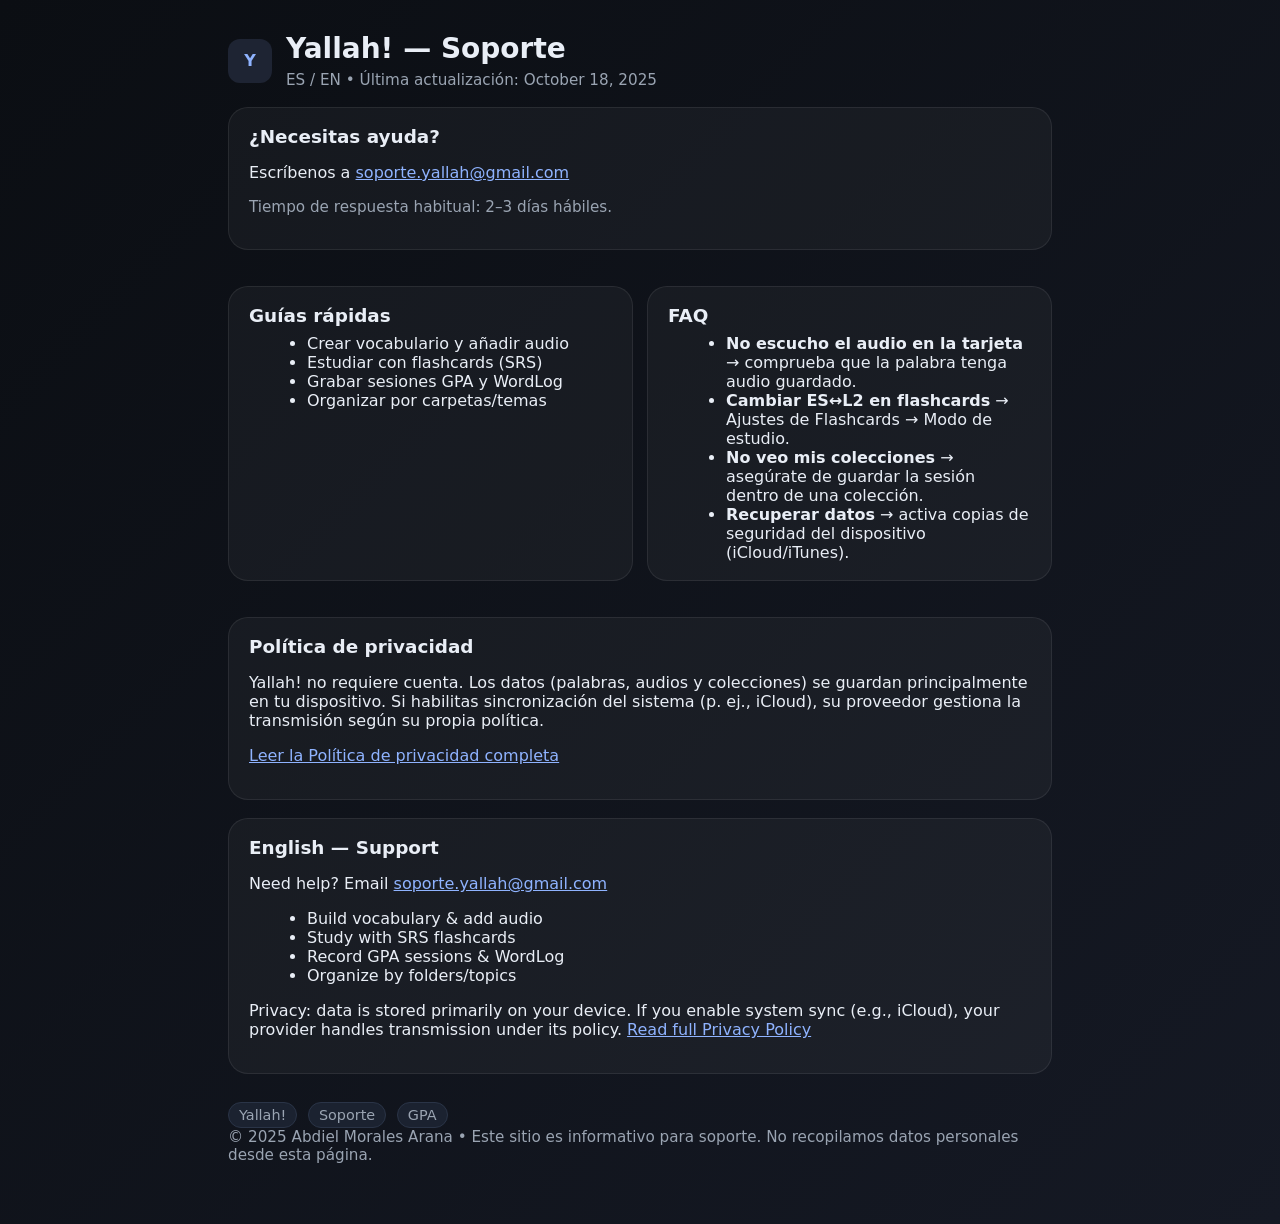
==== index.html @ 9294b84b "Add files via upload" ====
<!doctype html>
<html lang="es">
<head>
  <meta charset="utf-8">
  <meta name="viewport" content="width=device-width, initial-scale=1">
  <title>Yallah! — Soporte</title>
  <style>
    :root {
      --bg:#0f1115; --fg:#e9eef6; --muted:#9aa4b2; --card:#151924; --accent:#8fb3ff;
    }
    * { box-sizing: border-box; }
    body {
      margin: 0; font-family: system-ui,-apple-system,Segoe UI,Roboto,Inter,Arial;
      background: linear-gradient(135deg,#0b0e13,#151924); color: var(--fg);
    }
    .wrap { max-width: 860px; margin: 0 auto; padding: 32px 18px 60px; }
    header { display:flex; align-items:center; gap:14px; }
    .logo { width:44px; height:44px; border-radius:12px; background:#1e2433; display:grid; place-items:center;
             font-weight:700; color:var(--accent); }
    h1 { font-size: 1.75rem; margin: 0; }
    .card { background: rgba(255,255,255,0.04); border:1px solid rgba(255,255,255,0.08);
             border-radius:20px; padding:18px 20px; margin:18px 0; }
    h2 { font-size:1.15rem; margin:0 0 8px 0; }
    ul { margin:8px 0 0 18px; }
    a { color: var(--accent); }
    .muted { color: var(--muted); font-size: 0.95rem; }
    footer { margin-top:28px; color:var(--muted); font-size:0.9rem; }
    .grid { display:grid; gap:14px; }
    @media(min-width:720px){ .grid{ grid-template-columns: 1fr 1fr; } }
    .lang { font-size:0.95rem; margin-top:6px; }
    .pill { display:inline-block; padding:4px 10px; border-radius:999px; background:#1b2230; border:1px solid #2a3447; margin-right:6px; }
    .kbd { font-family: ui-monospace, SFMono-Regular, Menlo, Consolas, monospace; background:#1b2230; border:1px solid #2a3447;
            border-radius:6px; padding:2px 6px; }
  </style>
</head>
<body>
  <div class="wrap">
    <header>
      <div class="logo">Y</div>
      <div>
        <h1>Yallah! — Soporte</h1>
        <div class="lang muted">ES / EN • Última actualización: October 18, 2025</div>
      </div>
    </header>

    <div class="card">
      <h2>¿Necesitas ayuda?</h2>
      <p>Escríbenos a <a href="mailto:soporte.yallah@gmail.com">soporte.yallah@gmail.com</a></p>
      <p class="muted">Tiempo de respuesta habitual: 2–3 días hábiles.</p>
    </div>

    <div class="grid">
      <div class="card">
        <h2>Guías rápidas</h2>
        <ul>
          <li>Crear vocabulario y añadir audio</li>
          <li>Estudiar con flashcards (SRS)</li>
          <li>Grabar sesiones GPA y WordLog</li>
          <li>Organizar por carpetas/temas</li>
        </ul>
      </div>
      <div class="card">
        <h2>FAQ</h2>
        <ul>
          <li><strong>No escucho el audio en la tarjeta</strong> → comprueba que la palabra tenga audio guardado.</li>
          <li><strong>Cambiar ES↔L2 en flashcards</strong> → Ajustes de Flashcards → Modo de estudio.</li>
          <li><strong>No veo mis colecciones</strong> → asegúrate de guardar la sesión dentro de una colección.</li>
          <li><strong>Recuperar datos</strong> → activa copias de seguridad del dispositivo (iCloud/iTunes).</li>
        </ul>
      </div>
    </div>

    <div class="card">
      <h2>Política de privacidad</h2>
      <p>Yallah! no requiere cuenta. Los datos (palabras, audios y colecciones) se guardan principalmente en tu dispositivo.
         Si habilitas sincronización del sistema (p. ej., iCloud), su proveedor gestiona la transmisión según su propia política.</p>
      <p><a href="privacy.html">Leer la Política de privacidad completa</a></p>
    </div>

    <div class="card">
      <h2>English — Support</h2>
      <p>Need help? Email <a href="mailto:soporte.yallah@gmail.com">soporte.yallah@gmail.com</a></p>
      <ul>
        <li>Build vocabulary & add audio</li>
        <li>Study with SRS flashcards</li>
        <li>Record GPA sessions & WordLog</li>
        <li>Organize by folders/topics</li>
      </ul>
      <p>Privacy: data is stored primarily on your device. If you enable system sync (e.g., iCloud), your provider handles transmission under its policy.
         <a href="privacy.html">Read full Privacy Policy</a></p>
    </div>

    <footer>
      <span class="pill">Yallah!</span>
      <span class="pill">Soporte</span>
      <span class="pill">GPA</span>
      <div class="muted">© 2025 Abdiel Morales Arana • Este sitio es informativo para soporte. No recopilamos datos personales desde esta página.</div>
    </footer>
  </div>
</body>
</html>
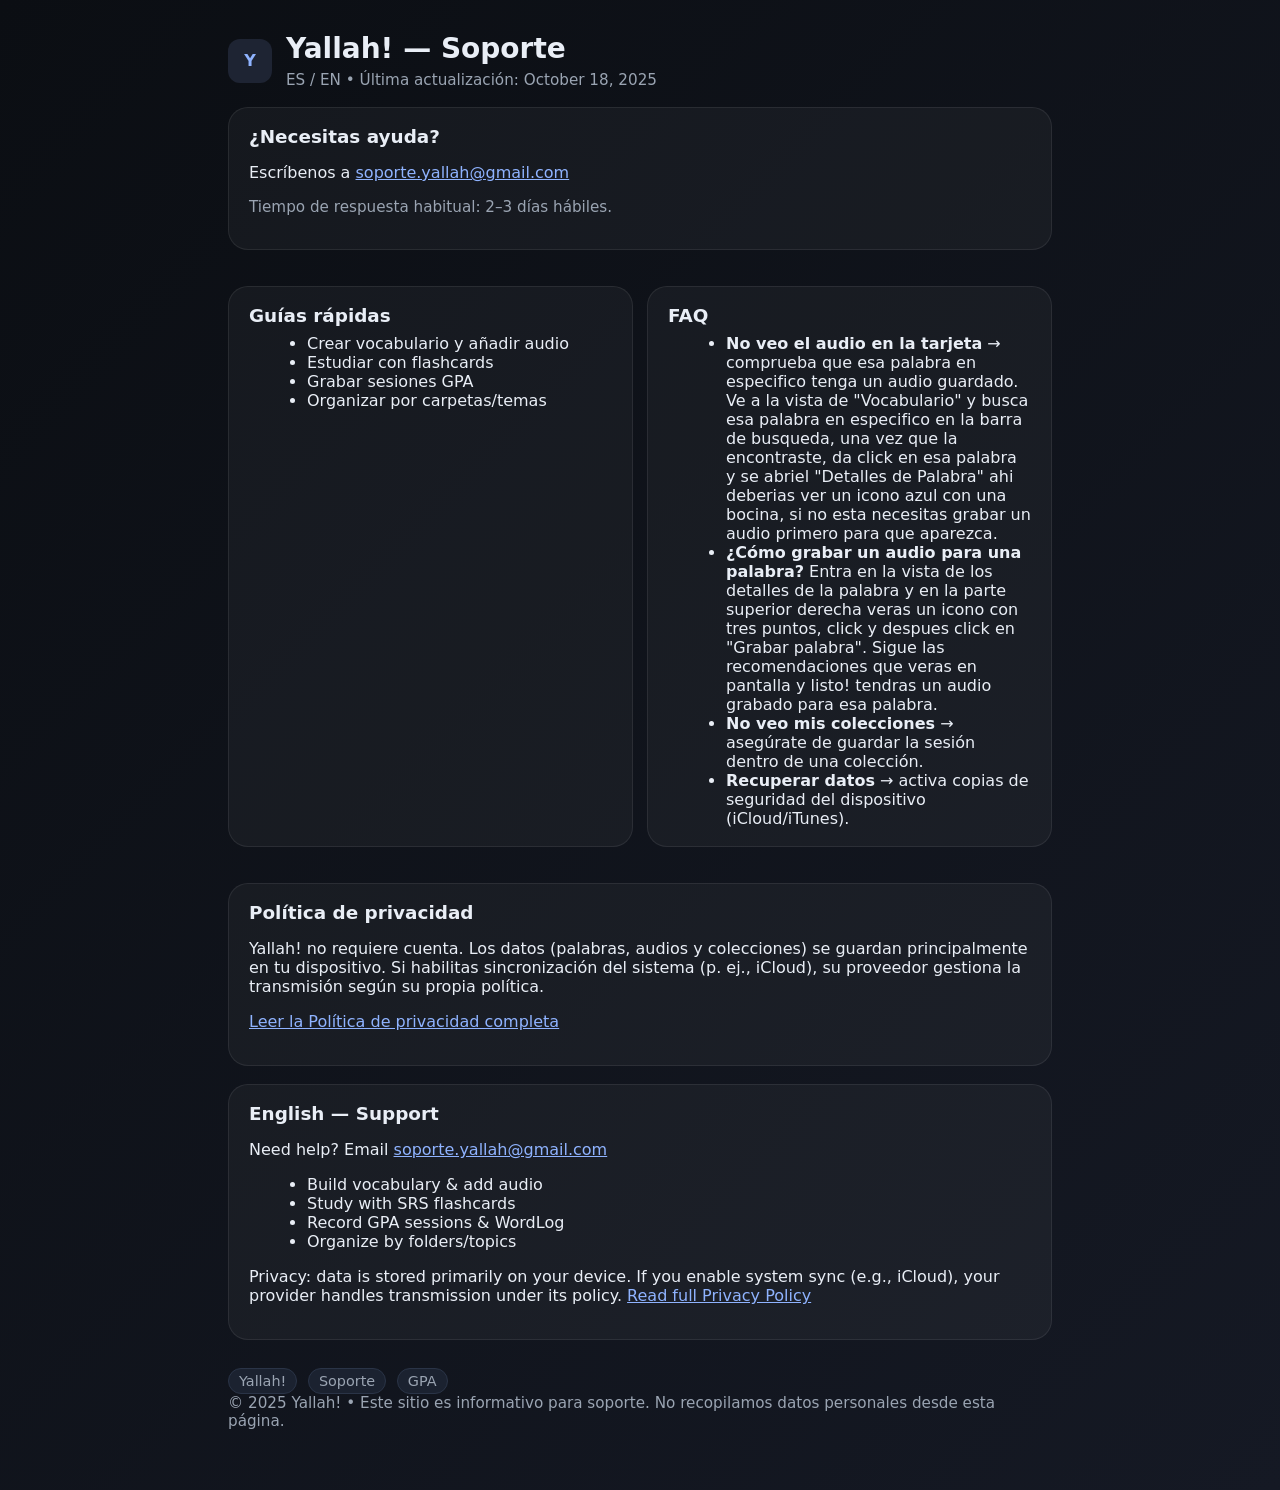
==== commit 07b23ada: "Update index.html" ====
--- a/index.html
+++ b/index.html
@@ -55,16 +55,16 @@
         <h2>Guías rápidas</h2>
         <ul>
           <li>Crear vocabulario y añadir audio</li>
-          <li>Estudiar con flashcards (SRS)</li>
-          <li>Grabar sesiones GPA y WordLog</li>
+          <li>Estudiar con flashcards</li>
+          <li>Grabar sesiones GPA</li>
           <li>Organizar por carpetas/temas</li>
         </ul>
       </div>
       <div class="card">
         <h2>FAQ</h2>
         <ul>
-          <li><strong>No escucho el audio en la tarjeta</strong> → comprueba que la palabra tenga audio guardado.</li>
-          <li><strong>Cambiar ES↔L2 en flashcards</strong> → Ajustes de Flashcards → Modo de estudio.</li>
+          <li><strong>No veo el audio en la tarjeta</strong> → comprueba que esa palabra en especifico tenga un audio guardado. Ve a la vista de "Vocabulario" y busca esa palabra en especifico en la barra de busqueda, una vez que la encontraste, da click en esa palabra y se abriel "Detalles de Palabra" ahi deberias ver un icono azul con una bocina, si no esta necesitas grabar un audio primero para que aparezca.</li>
+          <li><strong>¿Cómo grabar un audio para una palabra?</strong> Entra en la vista de los detalles de la palabra y en la parte superior derecha veras un icono con tres puntos, click y despues click en "Grabar palabra". Sigue las recomendaciones que veras en pantalla y listo! tendras un audio grabado para esa palabra.</li>
           <li><strong>No veo mis colecciones</strong> → asegúrate de guardar la sesión dentro de una colección.</li>
           <li><strong>Recuperar datos</strong> → activa copias de seguridad del dispositivo (iCloud/iTunes).</li>
         </ul>
@@ -95,7 +95,7 @@
       <span class="pill">Yallah!</span>
       <span class="pill">Soporte</span>
       <span class="pill">GPA</span>
-      <div class="muted">© 2025 Abdiel Morales Arana • Este sitio es informativo para soporte. No recopilamos datos personales desde esta página.</div>
+      <div class="muted">© 2025 Yallah! • Este sitio es informativo para soporte. No recopilamos datos personales desde esta página.</div>
     </footer>
   </div>
 </body>
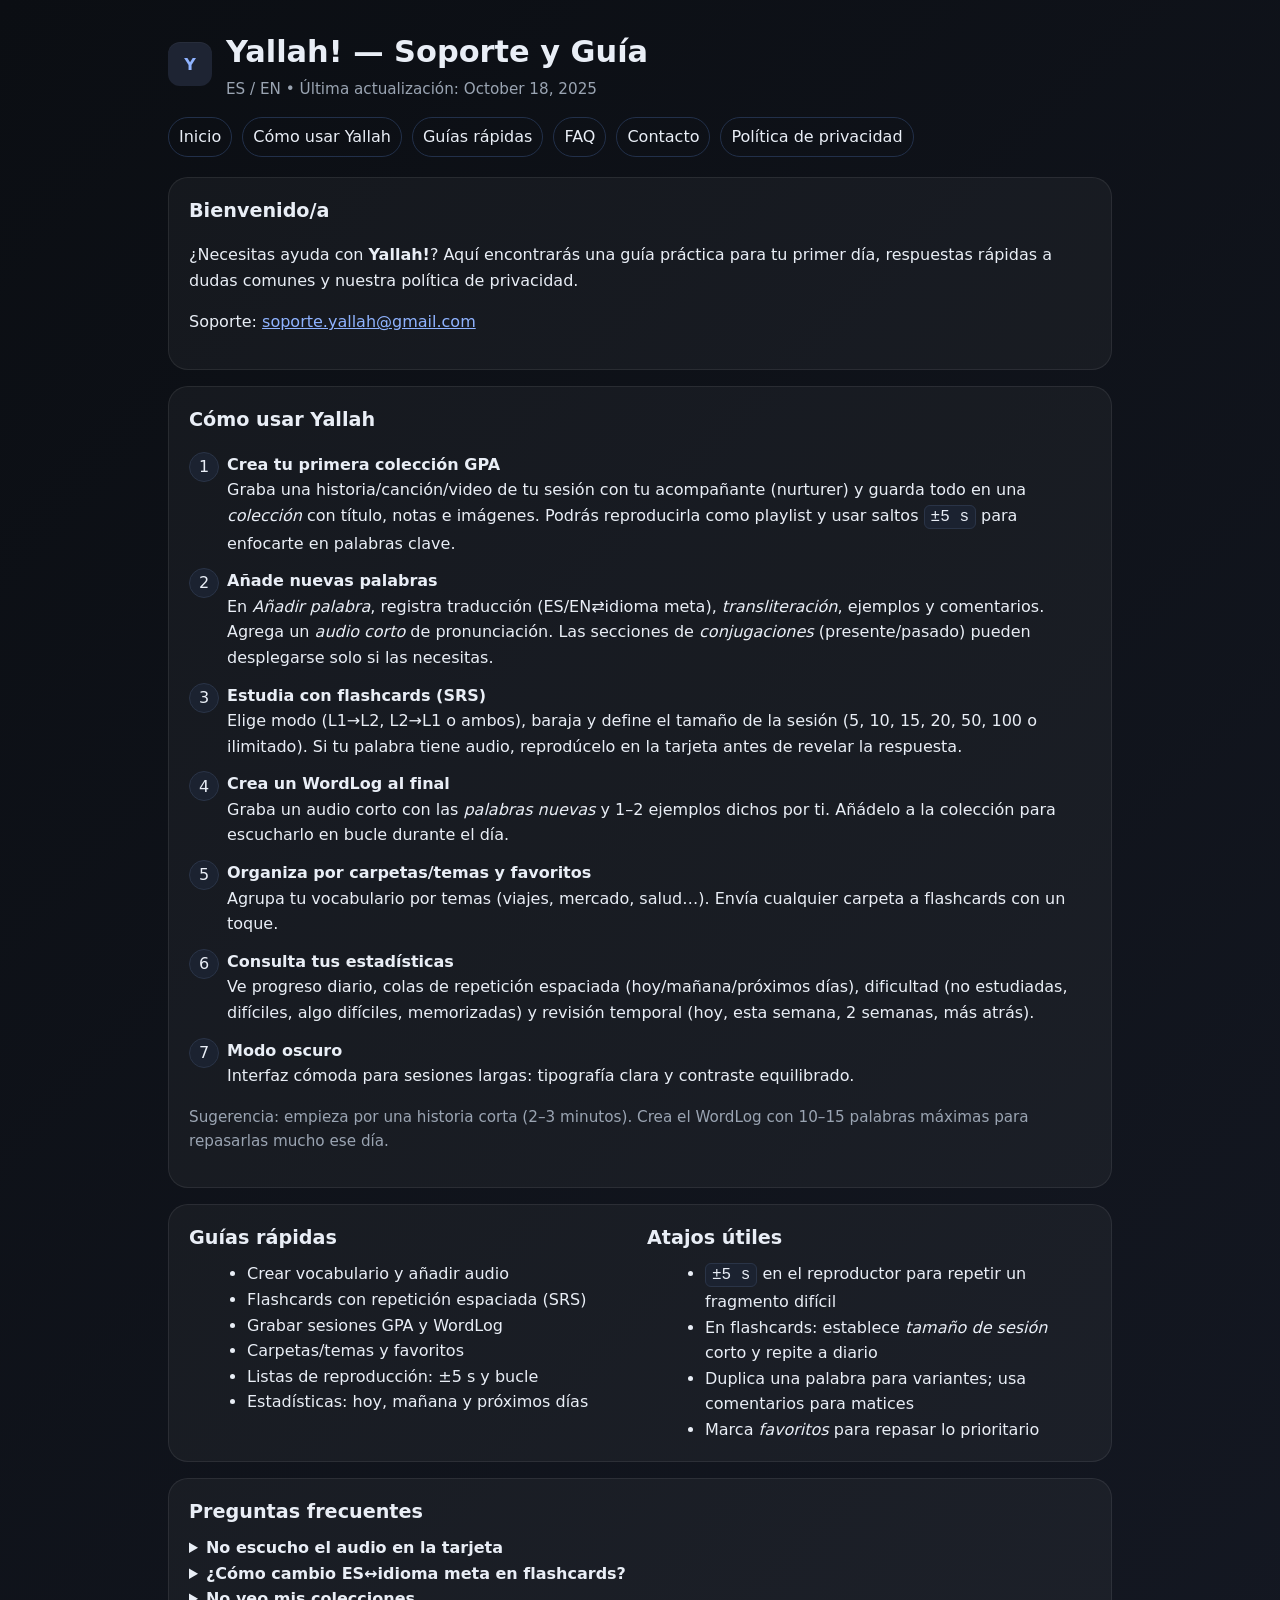
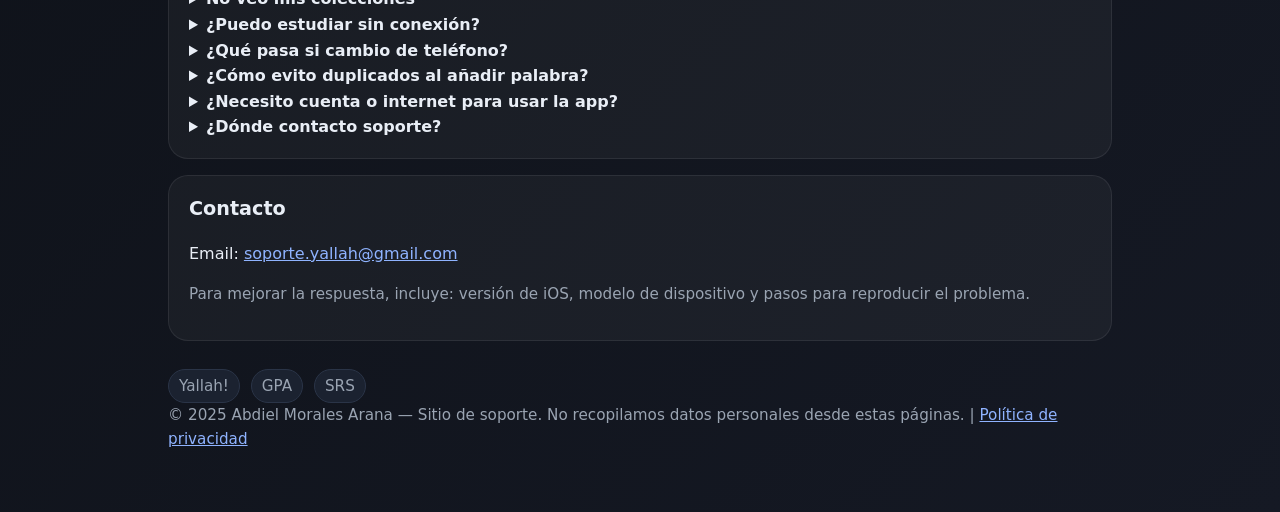
==== commit 2a45849b: "Add files via upload" ====
--- a/index.html
+++ b/index.html
@@ -1,101 +1,128 @@
-
 <!doctype html>
 <html lang="es">
 <head>
   <meta charset="utf-8">
   <meta name="viewport" content="width=device-width, initial-scale=1">
-  <title>Yallah! — Soporte</title>
-  <style>
-    :root {
-      --bg:#0f1115; --fg:#e9eef6; --muted:#9aa4b2; --card:#151924; --accent:#8fb3ff;
-    }
-    * { box-sizing: border-box; }
-    body {
-      margin: 0; font-family: system-ui,-apple-system,Segoe UI,Roboto,Inter,Arial;
-      background: linear-gradient(135deg,#0b0e13,#151924); color: var(--fg);
-    }
-    .wrap { max-width: 860px; margin: 0 auto; padding: 32px 18px 60px; }
-    header { display:flex; align-items:center; gap:14px; }
-    .logo { width:44px; height:44px; border-radius:12px; background:#1e2433; display:grid; place-items:center;
-             font-weight:700; color:var(--accent); }
-    h1 { font-size: 1.75rem; margin: 0; }
-    .card { background: rgba(255,255,255,0.04); border:1px solid rgba(255,255,255,0.08);
-             border-radius:20px; padding:18px 20px; margin:18px 0; }
-    h2 { font-size:1.15rem; margin:0 0 8px 0; }
-    ul { margin:8px 0 0 18px; }
-    a { color: var(--accent); }
-    .muted { color: var(--muted); font-size: 0.95rem; }
-    footer { margin-top:28px; color:var(--muted); font-size:0.9rem; }
-    .grid { display:grid; gap:14px; }
-    @media(min-width:720px){ .grid{ grid-template-columns: 1fr 1fr; } }
-    .lang { font-size:0.95rem; margin-top:6px; }
-    .pill { display:inline-block; padding:4px 10px; border-radius:999px; background:#1b2230; border:1px solid #2a3447; margin-right:6px; }
-    .kbd { font-family: ui-monospace, SFMono-Regular, Menlo, Consolas, monospace; background:#1b2230; border:1px solid #2a3447;
-            border-radius:6px; padding:2px 6px; }
-  </style>
+  <title>Yallah! — Soporte y Guía</title>
+  <meta name="description" content="Soporte oficial de Yallah!: guía rápida, cómo usar la app, preguntas frecuentes y política de privacidad.">
+  <link rel="stylesheet" href="styles.css">
 </head>
 <body>
-  <div class="wrap">
+  <div class="container">
     <header>
       <div class="logo">Y</div>
       <div>
-        <h1>Yallah! — Soporte</h1>
-        <div class="lang muted">ES / EN • Última actualización: October 18, 2025</div>
+        <h1>Yallah! — Soporte y Guía</h1>
+        <div class="muted small">ES / EN • Última actualización: October 18, 2025</div>
       </div>
     </header>
 
-    <div class="card">
-      <h2>¿Necesitas ayuda?</h2>
-      <p>Escríbenos a <a href="mailto:soporte.yallah@gmail.com">soporte.yallah@gmail.com</a></p>
-      <p class="muted">Tiempo de respuesta habitual: 2–3 días hábiles.</p>
-    </div>
+    <nav>
+      <a href="#inicio">Inicio</a>
+      <a href="#como-usar">Cómo usar Yallah</a>
+      <a href="#guias">Guías rápidas</a>
+      <a href="#faq">FAQ</a>
+      <a href="#contacto">Contacto</a>
+      <a href="privacy.html">Política de privacidad</a>
+    </nav>
 
-    <div class="grid">
-      <div class="card">
+    <section id="inicio" class="card">
+      <h2>Bienvenido/a</h2>
+      <p>¿Necesitas ayuda con <strong>Yallah!</strong>? Aquí encontrarás una guía práctica para tu primer día, respuestas rápidas a dudas comunes y nuestra política de privacidad.</p>
+      <p>Soporte: <a href="mailto:soporte.yallah@gmail.com">soporte.yallah@gmail.com</a></p>
+    </section>
+
+    <section id="como-usar" class="card">
+      <h2>Cómo usar Yallah</h2>
+      <ol class="steps">
+        <li><strong>Crea tu primera colección GPA</strong><br>
+            Graba una historia/canción/video de tu sesión con tu acompañante (nurturer) y guarda todo en una <em>colección</em> con título, notas e imágenes. Podrás reproducirla como playlist y usar saltos <span class="kbd">±5 s</span> para enfocarte en palabras clave.</li>
+        <li><strong>Añade nuevas palabras</strong><br>
+            En <em>Añadir palabra</em>, registra traducción (ES/EN⇄idioma meta), <em>transliteración</em>, ejemplos y comentarios. Agrega un <em>audio corto</em> de pronunciación. Las secciones de <em>conjugaciones</em> (presente/pasado) pueden desplegarse solo si las necesitas.</li>
+        <li><strong>Estudia con flashcards (SRS)</strong><br>
+            Elige modo (L1→L2, L2→L1 o ambos), baraja y define el tamaño de la sesión (5, 10, 15, 20, 50, 100 o ilimitado). Si tu palabra tiene audio, reprodúcelo en la tarjeta antes de revelar la respuesta.</li>
+        <li><strong>Crea un WordLog al final</strong><br>
+            Graba un audio corto con las <em>palabras nuevas</em> y 1–2 ejemplos dichos por ti. Añádelo a la colección para escucharlo en bucle durante el día.</li>
+        <li><strong>Organiza por carpetas/temas y favoritos</strong><br>
+            Agrupa tu vocabulario por temas (viajes, mercado, salud…). Envía cualquier carpeta a flashcards con un toque.</li>
+        <li><strong>Consulta tus estadísticas</strong><br>
+            Ve progreso diario, colas de repetición espaciada (hoy/mañana/próximos días), dificultad (no estudiadas, difíciles, algo difíciles, memorizadas) y revisión temporal (hoy, esta semana, 2 semanas, más atrás).</li>
+        <li><strong>Modo oscuro</strong><br>
+            Interfaz cómoda para sesiones largas: tipografía clara y contraste equilibrado.</li>
+      </ol>
+      <p class="muted small">Sugerencia: empieza por una historia corta (2–3 minutos). Crea el WordLog con 10–15 palabras máximas para repasarlas mucho ese día.</p>
+    </section>
+
+    <section id="guias" class="card grid grid-2">
+      <div>
         <h2>Guías rápidas</h2>
         <ul>
           <li>Crear vocabulario y añadir audio</li>
-          <li>Estudiar con flashcards</li>
-          <li>Grabar sesiones GPA</li>
-          <li>Organizar por carpetas/temas</li>
+          <li>Flashcards con repetición espaciada (SRS)</li>
+          <li>Grabar sesiones GPA y WordLog</li>
+          <li>Carpetas/temas y favoritos</li>
+          <li>Listas de reproducción: ±5 s y bucle</li>
+          <li>Estadísticas: hoy, mañana y próximos días</li>
         </ul>
       </div>
-      <div class="card">
-        <h2>FAQ</h2>
+      <div>
+        <h2>Atajos útiles</h2>
         <ul>
-          <li><strong>No veo el audio en la tarjeta</strong> → comprueba que esa palabra en especifico tenga un audio guardado. Ve a la vista de "Vocabulario" y busca esa palabra en especifico en la barra de busqueda, una vez que la encontraste, da click en esa palabra y se abriel "Detalles de Palabra" ahi deberias ver un icono azul con una bocina, si no esta necesitas grabar un audio primero para que aparezca.</li>
-          <li><strong>¿Cómo grabar un audio para una palabra?</strong> Entra en la vista de los detalles de la palabra y en la parte superior derecha veras un icono con tres puntos, click y despues click en "Grabar palabra". Sigue las recomendaciones que veras en pantalla y listo! tendras un audio grabado para esa palabra.</li>
-          <li><strong>No veo mis colecciones</strong> → asegúrate de guardar la sesión dentro de una colección.</li>
-          <li><strong>Recuperar datos</strong> → activa copias de seguridad del dispositivo (iCloud/iTunes).</li>
+          <li><span class="kbd">±5 s</span> en el reproductor para repetir un fragmento difícil</li>
+          <li>En flashcards: establece <em>tamaño de sesión</em> corto y repite a diario</li>
+          <li>Duplica una palabra para variantes; usa comentarios para matices</li>
+          <li>Marca <em>favoritos</em> para repasar lo prioritario</li>
         </ul>
       </div>
-    </div>
+    </section>
 
-    <div class="card">
-      <h2>Política de privacidad</h2>
-      <p>Yallah! no requiere cuenta. Los datos (palabras, audios y colecciones) se guardan principalmente en tu dispositivo.
-         Si habilitas sincronización del sistema (p. ej., iCloud), su proveedor gestiona la transmisión según su propia política.</p>
-      <p><a href="privacy.html">Leer la Política de privacidad completa</a></p>
-    </div>
+    <section id="faq" class="card">
+      <h2>Preguntas frecuentes</h2>
+      <details>
+        <summary><strong>No escucho el audio en la tarjeta</strong></summary>
+        <p>Asegúrate de que la palabra tenga un audio adjunto. En “Detalle de palabra”, pulsa reproducir para verificar. Si no suena, revisa permisos de micrófono/sonido del sistema.</p>
+      </details>
+      <details>
+        <summary><strong>¿Cómo cambio ES↔idioma meta en flashcards?</strong></summary>
+        <p>Ve a Ajustes de Flashcards y cambia el <em>modo de estudio</em>: L1→L2, L2→L1 o ambos. También puedes activar barajado aleatorio.</p>
+      </details>
+      <details>
+        <summary><strong>No veo mis colecciones</strong></summary>
+        <p>Comprueba que la sesión se guardó <em>dentro</em> de una colección. Desde la lista, verifica que tenga título y pistas visibles.</p>
+      </details>
+      <details>
+        <summary><strong>¿Puedo estudiar sin conexión?</strong></summary>
+        <p>Sí. Yallah! guarda datos principalmente en tu dispositivo. Las funciones de reproducción y flashcards funcionan offline con tu contenido local.</p>
+      </details>
+      <details>
+        <summary><strong>¿Qué pasa si cambio de teléfono?</strong></summary>
+        <p>Usa las copias de seguridad del dispositivo (iCloud/iTunes) para transferir tus datos. Si habilitas sincronización del sistema, tu proveedor gestiona la transmisión.</p>
+      </details>
+      <details>
+        <summary><strong>¿Cómo evito duplicados al añadir palabra?</strong></summary>
+        <p>El editor detecta posibles duplicados y te ofrece opciones antes de guardar. Revisa la sugerencia y confirma.</p>
+      </details>
+      <details>
+        <summary><strong>¿Necesito cuenta o internet para usar la app?</strong></summary>
+        <p>No. La app no requiere crear cuentas. Internet solo es necesario para descargas/actualizaciones de la App Store o si eliges sincronizar con servicios del sistema.</p>
+      </details>
+      <details>
+        <summary><strong>¿Dónde contacto soporte?</strong></summary>
+        <p>Escríbenos a <a href="mailto:soporte.yallah@gmail.com">soporte.yallah@gmail.com</a>. Respuesta habitual: 2–3 días hábiles.</p>
+      </details>
+    </section>
 
-    <div class="card">
-      <h2>English — Support</h2>
-      <p>Need help? Email <a href="mailto:soporte.yallah@gmail.com">soporte.yallah@gmail.com</a></p>
-      <ul>
-        <li>Build vocabulary & add audio</li>
-        <li>Study with SRS flashcards</li>
-        <li>Record GPA sessions & WordLog</li>
-        <li>Organize by folders/topics</li>
-      </ul>
-      <p>Privacy: data is stored primarily on your device. If you enable system sync (e.g., iCloud), your provider handles transmission under its policy.
-         <a href="privacy.html">Read full Privacy Policy</a></p>
-    </div>
+    <section id="contacto" class="card">
+      <h2>Contacto</h2>
+      <p>Email: <a href="mailto:soporte.yallah@gmail.com">soporte.yallah@gmail.com</a></p>
+      <p class="muted small">Para mejorar la respuesta, incluye: versión de iOS, modelo de dispositivo y pasos para reproducir el problema.</p>
+    </section>
 
     <footer>
-      <span class="pill">Yallah!</span>
-      <span class="pill">Soporte</span>
-      <span class="pill">GPA</span>
-      <div class="muted">© 2025 Yallah! • Este sitio es informativo para soporte. No recopilamos datos personales desde esta página.</div>
+      <span class="tag">Yallah!</span>
+      <span class="tag">GPA</span>
+      <span class="tag">SRS</span>
+      <div class="muted">© 2025 Abdiel Morales Arana — Sitio de soporte. No recopilamos datos personales desde estas páginas. | <a href="privacy.html">Política de privacidad</a></div>
     </footer>
   </div>
 </body>
--- a/styles.css
+++ b/styles.css
@@ -0,0 +1,53 @@
+
+/* Yallah! Support Site — minimal, clean, responsive */
+:root{
+  --bg:#0f1115; --card:#151924; --ink:#e9eef6; --muted:#9aa4b2; --accent:#8fb3ff; --line:#22304a;
+}
+*{box-sizing:border-box}
+html,body{margin:0;padding:0}
+body{
+  font-family:system-ui,-apple-system,Segoe UI,Roboto,Inter,Arial;
+  background:linear-gradient(135deg,#0b0e13,#151924);
+  color:var(--ink);
+  line-height:1.6;
+}
+.container{max-width:980px;margin:0 auto;padding:28px 18px 64px}
+header{display:flex;align-items:center;gap:14px;margin-bottom:16px}
+.logo{width:44px;height:44px;border-radius:12px;background:#1e2433;display:grid;place-items:center;
+      font-weight:700;color:var(--accent);box-shadow:0 1px 0 rgba(255,255,255,0.04) inset}
+h1{font-size:1.9rem;margin:0}
+nav{margin:10px 0 20px 0;display:flex;flex-wrap:wrap;gap:10px}
+nav a{padding:6px 10px;border:1px solid var(--line);border-radius:999px;text-decoration:none;color:var(--ink);}
+.card{
+  background:rgba(255,255,255,0.04);
+  border:1px solid rgba(255,255,255,0.08);
+  border-radius:20px;
+  padding:18px 20px;
+  margin:16px 0;
+}
+.card h2{margin:0 0 8px 0;font-size:1.2rem}
+ul{margin:8px 0 0 18px}
+a{color:var(--accent)}
+.muted{color:var(--muted)}
+.grid{display:grid;gap:14px}
+@media(min-width:860px){.grid-2{grid-template-columns:1fr 1fr}}
+.tag{display:inline-block;background:#1b2230;border:1px solid #2a3447;border-radius:999px;padding:4px 10px;margin-right:6px}
+footer{margin-top:28px;color:var(--muted);font-size:.95rem}
+.kbd{font-family:ui-monospace,SFMono-Regular,Menlo,Consolas,monospace;background:#1b2230;border:1px solid #2a3447;border-radius:6px;padding:2px 6px}
+hr{border:0;border-top:1px solid var(--line);margin:22px 0}
+.small{font-size:.95rem}
+ol.steps{counter-reset: step;list-style: none;margin-left:0;padding-left:0}
+ol.steps li{position:relative;padding-left:38px;margin:12px 0}
+ol.steps li:before{
+  counter-increment: step; content: counter(step);
+  position:absolute;left:0;top:0;
+  width:28px;height:28px;display:grid;place-items:center;
+  border-radius:999px;background:#1b2230;border:1px solid #2a3447;color:var(--ink);
+}
+.code{background:#1b2230;border:1px solid #2a3447;border-radius:10px;padding:10px 12px;font-family:ui-monospace,monospace;white-space:pre-wrap}
+table{width:100%;border-collapse:collapse}
+td,th{border:1px solid #2a3447;padding:8px 10px}
+thead th{background:#121826}
+.badge{font-size:.8rem;padding:2px 8px;border-radius:999px;border:1px solid #2a3447;background:#1b2230;color:#9ec1ff}
+.warn{background:#2a1b1b;border-color:#503232}
+.success{background:#1b2a1b;border-color:#325032}
